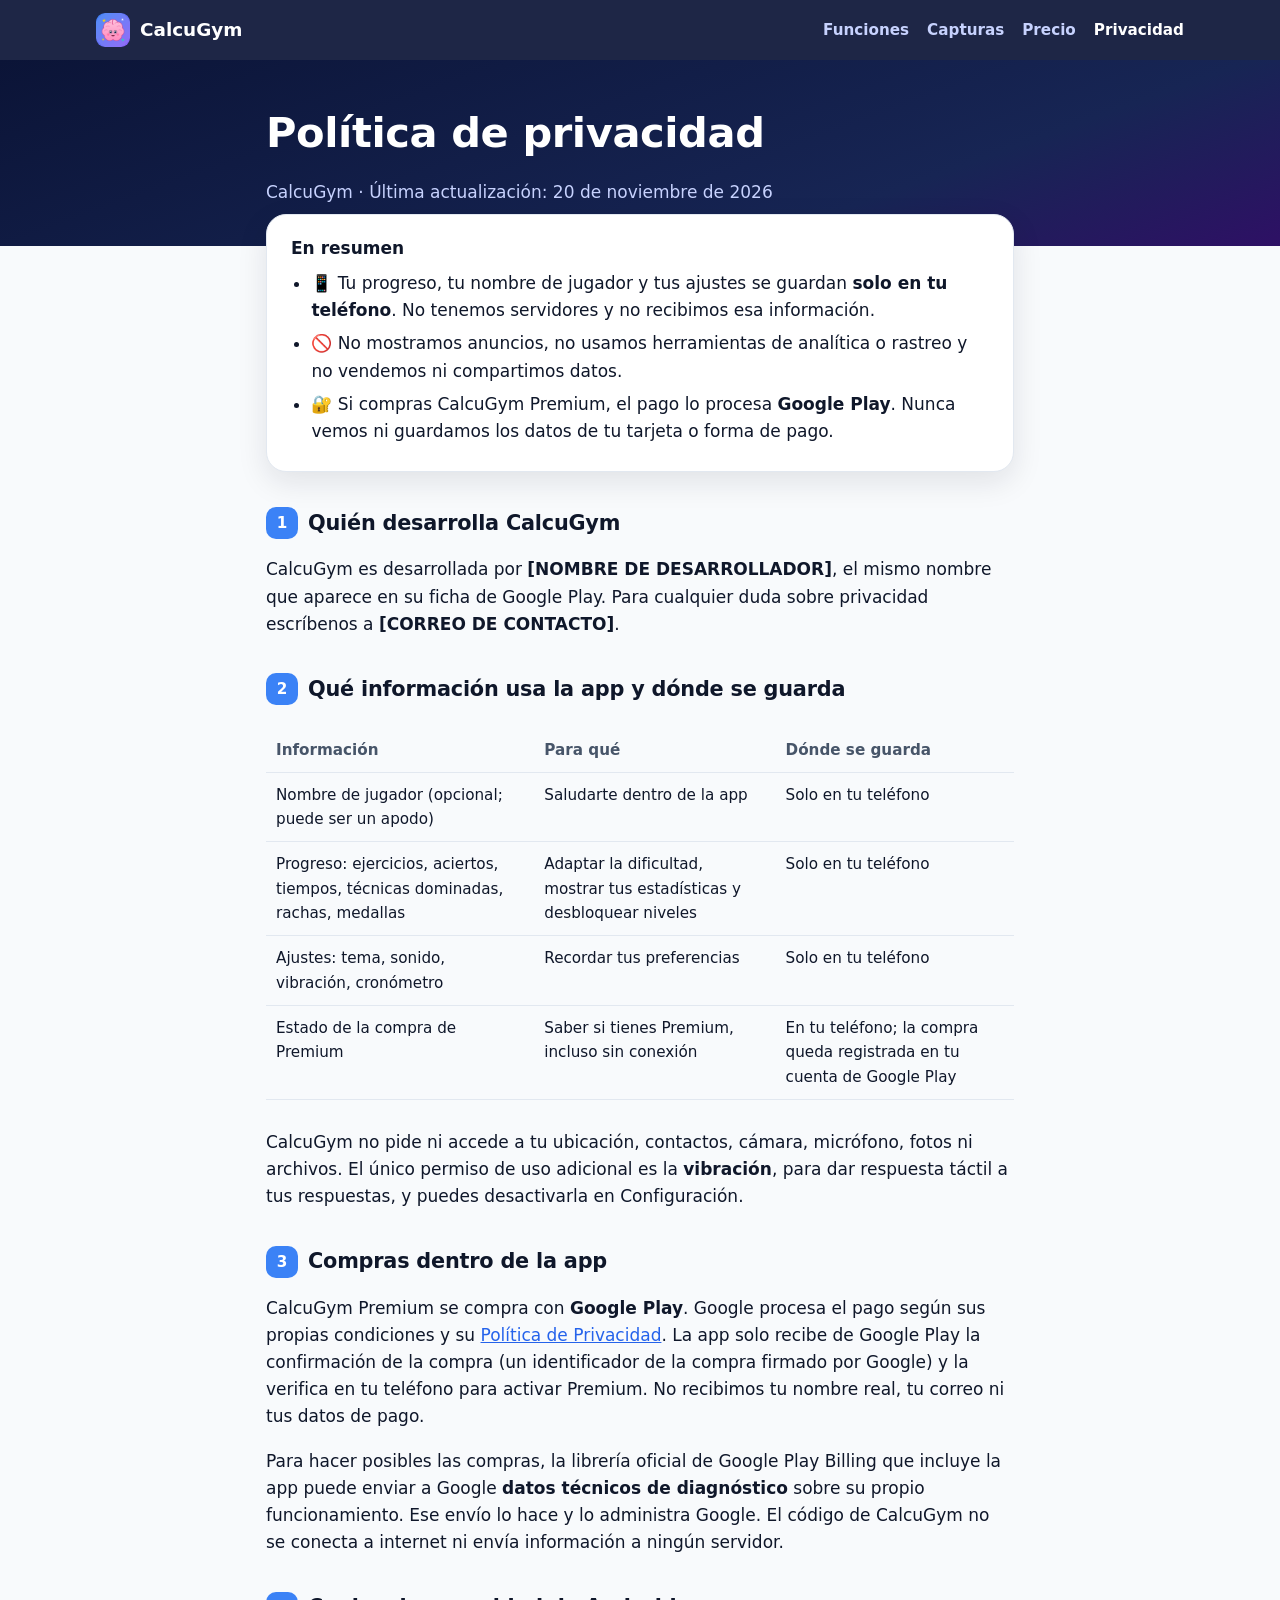
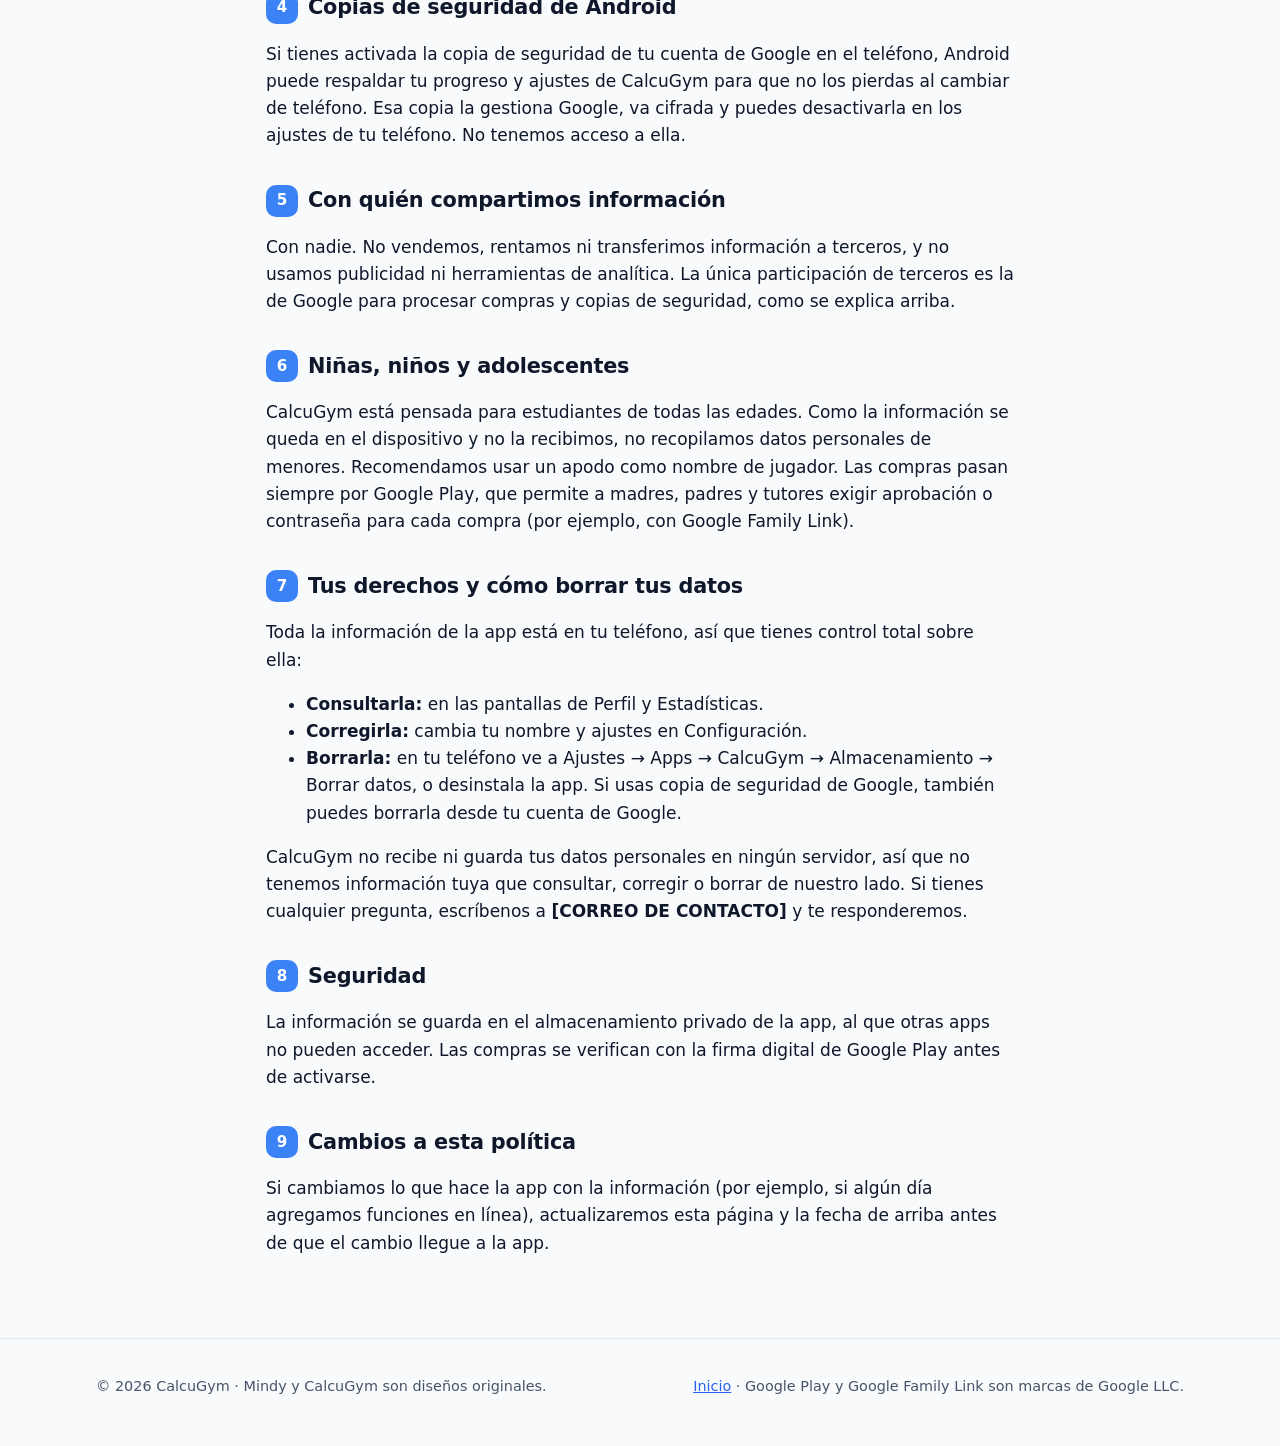
==== privacidad.html @ 0d3d7118 "Add files via upload" ====
<!doctype html>
<html lang="es-MX">
<head>
<meta charset="utf-8">
<meta name="viewport" content="width=device-width, initial-scale=1">
<title>Política de privacidad · CalcuGym</title>
<meta name="description" content="Política de privacidad de la app CalcuGym: qué datos se guardan, dónde y cómo se procesan las compras.">
<meta name="theme-color" content="#0B1437">
<link rel="icon" type="image/png" href="img/favicon.png">
<link rel="stylesheet" href="styles.css">
</head>
<body>

<header class="topbar">
  <div class="wrap">
    <a class="brand" href="index.html"><img src="img/icono.png" alt="" width="34" height="34">CalcuGym</a>
    <nav class="nav" aria-label="Secciones">
      <a class="opt" href="index.html#funciones">Funciones</a>
      <a class="opt" href="index.html#capturas">Capturas</a>
      <a class="opt" href="index.html#precio">Precio</a>
      <a href="privacidad.html" aria-current="page">Privacidad</a>
    </nav>
  </div>
</header>

<div class="doc-hero">
  <div class="wrap" style="max-width:780px">
    <h1>Política de privacidad</h1>
    <p class="meta">CalcuGym · Última actualización: 20 de noviembre de 2026</p>
  </div>
</div>

<main class="doc">
  <section class="summary" aria-label="Resumen" style="padding:20px 24px">
    <p style="margin:0"><strong>En resumen</strong></p>
    <ul>
      <li>📱 Tu progreso, tu nombre de jugador y tus ajustes se guardan <strong>solo en tu teléfono</strong>.
        No tenemos servidores y no recibimos esa información.</li>
      <li>🚫 No mostramos anuncios, no usamos herramientas de analítica o rastreo y no vendemos ni compartimos datos.</li>
      <li>🔐 Si compras CalcuGym Premium, el pago lo procesa <strong>Google Play</strong>. Nunca vemos ni guardamos los
        datos de tu tarjeta o forma de pago.</li>
    </ul>
  </section>

  <h2><span class="n">1</span>Quién desarrolla CalcuGym</h2>
  <p>CalcuGym es desarrollada por <strong>[NOMBRE DE DESARROLLADOR]</strong>, el mismo nombre que aparece en su
    ficha de Google Play. Para cualquier duda sobre privacidad escríbenos a <strong>[CORREO DE CONTACTO]</strong>.</p>

  <h2><span class="n">2</span>Qué información usa la app y dónde se guarda</h2>
  <div class="table-wrap">
  <table>
    <thead><tr><th>Información</th><th>Para qué</th><th>Dónde se guarda</th></tr></thead>
    <tbody>
      <tr><td>Nombre de jugador (opcional; puede ser un apodo)</td><td>Saludarte dentro de la app</td><td>Solo en tu teléfono</td></tr>
      <tr><td>Progreso: ejercicios, aciertos, tiempos, técnicas dominadas, rachas, medallas</td><td>Adaptar la dificultad, mostrar tus estadísticas y desbloquear niveles</td><td>Solo en tu teléfono</td></tr>
      <tr><td>Ajustes: tema, sonido, vibración, cronómetro</td><td>Recordar tus preferencias</td><td>Solo en tu teléfono</td></tr>
      <tr><td>Estado de la compra de Premium</td><td>Saber si tienes Premium, incluso sin conexión</td><td>En tu teléfono; la compra queda registrada en tu cuenta de Google Play</td></tr>
    </tbody>
  </table>
  </div>
  <p>CalcuGym no pide ni accede a tu ubicación, contactos, cámara, micrófono, fotos ni archivos. El único
    permiso de uso adicional es la <strong>vibración</strong>, para dar respuesta táctil a tus respuestas, y puedes
    desactivarla en Configuración.</p>

  <h2><span class="n">3</span>Compras dentro de la app</h2>
  <p>CalcuGym Premium se compra con <strong>Google Play</strong>. Google procesa el pago según sus propias condiciones
    y su <a href="https://policies.google.com/privacy?hl=es-419" rel="noopener">Política de Privacidad</a>.
    La app solo recibe de Google Play la confirmación de la compra (un identificador de la compra firmado por Google)
    y la verifica en tu teléfono para activar Premium. No recibimos tu nombre real, tu correo ni tus datos de pago.</p>
  <p>Para hacer posibles las compras, la librería oficial de Google Play Billing que incluye la app puede enviar a
    Google <strong>datos técnicos de diagnóstico</strong> sobre su propio funcionamiento. Ese envío lo hace y lo
    administra Google. El código de CalcuGym no se conecta a internet ni envía información a ningún servidor.</p>

  <h2><span class="n">4</span>Copias de seguridad de Android</h2>
  <p>Si tienes activada la copia de seguridad de tu cuenta de Google en el teléfono, Android puede respaldar tu
    progreso y ajustes de CalcuGym para que no los pierdas al cambiar de teléfono. Esa copia la gestiona Google,
    va cifrada y puedes desactivarla en los ajustes de tu teléfono. No tenemos acceso a ella.</p>

  <h2><span class="n">5</span>Con quién compartimos información</h2>
  <p>Con nadie. No vendemos, rentamos ni transferimos información a terceros, y no usamos publicidad ni
    herramientas de analítica. La única participación de terceros es la de Google para procesar compras y
    copias de seguridad, como se explica arriba.</p>

  <h2><span class="n">6</span>Niñas, niños y adolescentes</h2>
  <p>CalcuGym está pensada para estudiantes de todas las edades. Como la información se queda en el dispositivo y no
    la recibimos, no recopilamos datos personales de menores. Recomendamos usar un apodo como nombre de jugador. Las
    compras pasan siempre por Google Play, que permite a madres, padres y tutores exigir aprobación o contraseña para
    cada compra (por ejemplo, con Google Family Link).</p>

  <h2><span class="n">7</span>Tus derechos y cómo borrar tus datos</h2>
  <p>Toda la información de la app está en tu teléfono, así que tienes control total sobre ella:</p>
  <ul>
    <li><strong>Consultarla:</strong> en las pantallas de Perfil y Estadísticas.</li>
    <li><strong>Corregirla:</strong> cambia tu nombre y ajustes en Configuración.</li>
    <li><strong>Borrarla:</strong> en tu teléfono ve a Ajustes → Apps → CalcuGym → Almacenamiento → Borrar datos,
      o desinstala la app. Si usas copia de seguridad de Google, también puedes borrarla desde tu cuenta de Google.</li>
  </ul>
  <p>CalcuGym no recibe ni guarda tus datos personales en ningún servidor, así que no tenemos información tuya que
    consultar, corregir o borrar de nuestro lado. Si tienes cualquier pregunta, escríbenos a
    <strong>[CORREO DE CONTACTO]</strong> y te responderemos.</p>

  <h2><span class="n">8</span>Seguridad</h2>
  <p>La información se guarda en el almacenamiento privado de la app, al que otras apps no pueden acceder. Las
    compras se verifican con la firma digital de Google Play antes de activarse.</p>

  <h2><span class="n">9</span>Cambios a esta política</h2>
  <p>Si cambiamos lo que hace la app con la información (por ejemplo, si algún día agregamos funciones en línea),
    actualizaremos esta página y la fecha de arriba antes de que el cambio llegue a la app.</p>
</main>

<footer class="site">
  <div class="wrap">
    <span>© 2026 CalcuGym · Mindy y CalcuGym son diseños originales.</span>
    <span><a href="index.html">Inicio</a> · Google Play y Google Family Link son marcas de Google LLC.</span>
  </div>
</footer>
</body>
</html>
---- styles.css ----
/* CalcuGym · sitio público (presentación + privacidad). Sin fuentes ni scripts externos. */
:root {
  --navy: #172554; --navy-deep: #0B1437; --blue: #3B82F6; --teal: #2DD4BF;
  --yellow: #FACC15; --coral: #FB7185; --violet: #8B5CF6;
  --bg: #F8FAFC; --surface: #FFFFFF; --surface-2: #EEF2FF; --text: #0F172A; --muted: #475569;
  --border: #E2E8F0; --link: #2563EB; --shadow: 0 10px 30px rgba(15, 23, 42, .10);
}
@media (prefers-color-scheme: dark) {
  :root:not([data-theme="light"]) {
    --bg: #0B1120; --surface: #131C3B; --surface-2: #1A2552; --text: #E2E8F0; --muted: #A5B4CF;
    --border: #26336A; --link: #7DB4FF; --shadow: 0 10px 30px rgba(0, 0, 0, .35);
  }
}
:root[data-theme="dark"] {
  --bg: #0B1120; --surface: #131C3B; --surface-2: #1A2552; --text: #E2E8F0; --muted: #A5B4CF;
  --border: #26336A; --link: #7DB4FF; --shadow: 0 10px 30px rgba(0, 0, 0, .35);
}

* { box-sizing: border-box; }
html { scroll-behavior: smooth; }
body {
  margin: 0; background: var(--bg); color: var(--text);
  font: 17px/1.6 system-ui, -apple-system, "Segoe UI", Roboto, "Helvetica Neue", Arial, sans-serif;
  -webkit-font-smoothing: antialiased;
}
img { max-width: 100%; display: block; }
a { color: var(--link); }
h1, h2, h3 { line-height: 1.2; margin: 0 0 .5em; letter-spacing: -.01em; }
h2 { font-size: clamp(1.6rem, 4vw, 2.2rem); }
.wrap { max-width: 1120px; margin: 0 auto; padding: 0 16px; }
.eyebrow { text-transform: uppercase; letter-spacing: .12em; font-size: .78rem; font-weight: 700; color: var(--violet); }
.lead { font-size: 1.12rem; color: var(--muted); max-width: 46ch; }
.center { text-align: center; }
.center .lead { margin-left: auto; margin-right: auto; }
section { padding: 72px 0; }

/* Barra superior */
.topbar {
  position: sticky; top: 0; z-index: 10; background: rgba(11, 20, 55, .92);
  backdrop-filter: saturate(1.4) blur(10px); -webkit-backdrop-filter: saturate(1.4) blur(10px);
}
.topbar .wrap { display: flex; align-items: center; gap: 16px; height: 60px; }
.brand { display: flex; align-items: center; gap: 10px; color: #fff; text-decoration: none; font-weight: 800; font-size: 1.15rem; }
.brand img { width: 34px; height: 34px; border-radius: 9px; }
.nav { margin-left: auto; display: flex; gap: 18px; }
.nav a { color: #C7D2FE; text-decoration: none; font-weight: 600; font-size: .95rem; }
.nav a:hover, .nav a[aria-current="page"] { color: #fff; }
@media (max-width: 640px) { .nav .opt { display: none; } }

/* Portada */
.hero {
  position: relative; overflow: hidden; color: #fff; padding: 56px 0 72px;
  background:
    radial-gradient(circle at 15% 20%, rgba(139, 92, 246, .55), transparent 45%),
    radial-gradient(circle at 85% 70%, rgba(45, 212, 191, .35), transparent 45%),
    linear-gradient(160deg, var(--navy-deep), var(--navy) 60%, #2E1065);
}
.hero::before {
  content: ""; position: absolute; inset: 0; opacity: .55; pointer-events: none;
  background-image:
    radial-gradient(2px 2px at 20% 30%, #fff, transparent), radial-gradient(1.5px 1.5px at 70% 15%, #FDE68A, transparent),
    radial-gradient(1.5px 1.5px at 40% 80%, #fff, transparent), radial-gradient(2px 2px at 90% 40%, #A5F3FC, transparent),
    radial-gradient(1.5px 1.5px at 10% 70%, #FBCFE8, transparent), radial-gradient(1.5px 1.5px at 55% 50%, #fff, transparent);
}
.hero .wrap { position: relative; display: grid; grid-template-columns: 1.1fr .9fr; gap: 40px; align-items: center; }
@media (max-width: 860px) { .hero .wrap { grid-template-columns: 1fr; text-align: center; } .hero .lead { margin: 0 auto; } }
.hero h1 { font-size: clamp(2.4rem, 7vw, 4rem); font-weight: 900; }
.hero h1 span { color: var(--yellow); }
.hero .lead { color: #DBE4FF; }
.app-id { display: inline-flex; align-items: center; gap: 12px; margin-bottom: 18px; }
.app-id img { width: 64px; height: 64px; border-radius: 16px; box-shadow: 0 8px 24px rgba(0,0,0,.35); }
.app-id b { font-size: 1.1rem; }
.cta { display: flex; flex-wrap: wrap; gap: 12px; margin-top: 26px; }
@media (max-width: 860px) { .cta { justify-content: center; } }
.btn {
  display: inline-flex; align-items: center; gap: 8px; padding: 14px 22px; border-radius: 16px;
  font-weight: 800; text-decoration: none; font-size: 1rem; border: 0;
  box-shadow: 0 5px 0 rgba(0,0,0,.25); transition: transform .12s ease, box-shadow .12s ease;
}
.btn:active { transform: translateY(3px); box-shadow: 0 2px 0 rgba(0,0,0,.25); }
.btn-yellow { background: var(--yellow); color: #422006; }
.btn-ghost { background: rgba(255,255,255,.12); color: #fff; box-shadow: inset 0 0 0 2px rgba(255,255,255,.3); }
.pills { display: flex; flex-wrap: wrap; gap: 8px; margin-top: 22px; }
@media (max-width: 860px) { .pills { justify-content: center; } }
.pill { background: rgba(255,255,255,.12); border: 1px solid rgba(255,255,255,.2); padding: 6px 12px; border-radius: 999px; font-size: .88rem; font-weight: 600; }

/* Teléfono */
.phone {
  position: relative; width: 100%; max-width: 280px; aspect-ratio: 540 / 1115; margin: 0 auto;
  border-radius: 34px; padding: 9px; background: #05091C;
  box-shadow: 0 0 0 2px #2A3566, 0 30px 60px rgba(0,0,0,.45);
}
.phone img { width: 100%; height: 100%; object-fit: cover; border-radius: 26px; }
.phone::after { content: ""; position: absolute; top: 15px; left: 50%; width: 10px; height: 10px; margin-left: -5px; border-radius: 50%; background: #05091C; }
.hero-phones { position: relative; display: flex; justify-content: center; isolation: isolate; }
.hero-phones .phone { max-width: 270px; transform: rotate(-3deg); }
.hero-phones .phone.back { position: absolute; max-width: 230px; right: 4%; top: 40px; transform: rotate(7deg); opacity: .9; z-index: -1; }
@media (max-width: 860px) { .hero-phones .phone.back { display: none; } .hero-phones .phone { transform: none; } }

/* Tarjetas de funciones */
.grid { display: grid; gap: 18px; grid-template-columns: repeat(auto-fit, minmax(280px, 1fr)); margin-top: 36px; }
@media (max-width: 340px) { .grid { grid-template-columns: 1fr; } }
.card {
  background: var(--surface); border: 1px solid var(--border); border-radius: 22px; padding: 24px;
  box-shadow: var(--shadow);
}
.card .ico {
  width: 54px; height: 54px; border-radius: 16px; display: grid; place-items: center; font-size: 28px; margin-bottom: 14px;
}
.card h3 { font-size: 1.15rem; }
.card p { margin: 0; color: var(--muted); }
.c-blue { background: rgba(59,130,246,.16); } .c-teal { background: rgba(45,212,191,.18); }
.c-yellow { background: rgba(250,204,21,.22); } .c-coral { background: rgba(251,113,133,.18); }
.c-violet { background: rgba(139,92,246,.18); } .c-navy { background: rgba(99,102,241,.18); }

/* Pasos */
.steps { display: grid; grid-template-columns: repeat(4, 1fr); gap: 14px; margin-top: 32px; counter-reset: step; }
@media (max-width: 860px) { .steps { grid-template-columns: repeat(2, 1fr); } }
@media (max-width: 460px) { .steps { grid-template-columns: 1fr; } }
.split .steps { grid-template-columns: repeat(2, 1fr); }
@media (max-width: 460px) { .split .steps { grid-template-columns: 1fr; } }
.step { background: var(--surface); border: 1px solid var(--border); border-radius: 18px; padding: 18px; position: relative; }
.step::before {
  counter-increment: step; content: counter(step); display: grid; place-items: center; width: 34px; height: 34px;
  border-radius: 50%; background: var(--blue); color: #fff; font-weight: 800; margin-bottom: 10px;
}
.step b { display: block; margin-bottom: 4px; }
.step span { color: var(--muted); font-size: .95rem; }

/* Galería */
.band { background: var(--surface-2); }
.gallery {
  display: flex; gap: 22px; overflow-x: auto; scroll-snap-type: x mandatory; padding: 28px 16px 26px;
  margin: 0 -16px; scrollbar-width: thin; -webkit-overflow-scrolling: touch;
}
.shot { flex: 0 0 auto; width: 230px; scroll-snap-align: center; margin: 0; }
.shot .phone { max-width: 230px; border-radius: 30px; padding: 8px; }
.shot .phone img { border-radius: 23px; }
.shot figcaption { text-align: center; margin-top: 14px; font-weight: 700; }
.shot figcaption small { display: block; font-weight: 400; color: var(--muted); font-size: .88rem; }
.hint { color: var(--muted); font-size: .9rem; }

/* Bloque de dos columnas */
.split { display: grid; grid-template-columns: 1fr 1fr; gap: 48px; align-items: center; }
@media (max-width: 860px) { .split { grid-template-columns: 1fr; } }
.split .phone { max-width: 260px; }
.checks { list-style: none; padding: 0; margin: 18px 0 0; }
.checks li { padding-left: 34px; position: relative; margin: 10px 0; }
.checks li::before { content: "✓"; position: absolute; left: 0; top: 0; width: 24px; height: 24px; border-radius: 50%; background: var(--teal); color: #042F2E; font-weight: 900; display: grid; place-items: center; font-size: .8rem; }
.celebrate { max-width: 340px; margin: 0 auto; filter: drop-shadow(0 14px 28px rgba(15, 23, 42, .25)); }

/* Precio */
.plans { display: grid; grid-template-columns: 1fr 1fr; gap: 20px; margin-top: 34px; }
@media (max-width: 760px) { .plans { grid-template-columns: 1fr; } }
.plan { background: var(--surface); border: 1px solid var(--border); border-radius: 24px; padding: 28px; box-shadow: var(--shadow); }
.plan.premium { border: 2px solid var(--yellow); position: relative; }
.plan .price { font-size: 2.4rem; font-weight: 900; margin: 6px 0 2px; }
.plan .price small { font-size: 1rem; font-weight: 600; color: var(--muted); }
.plan ul { padding-left: 1.2em; margin: 16px 0 0; }
.plan li { margin: 6px 0; }
.plan-note { margin: 18px 0 0; padding: 12px 14px; border-radius: 14px; font-size: .95rem; line-height: 1.5;
  background: color-mix(in srgb, var(--yellow) 14%, transparent); border: 1px solid color-mix(in srgb, var(--yellow) 45%, transparent); }
.tag { position: absolute; top: -14px; right: 20px; background: var(--yellow); color: #422006; font-weight: 800; font-size: .8rem; padding: 4px 12px; border-radius: 999px; }

/* Privacidad (resumen en portada) */
.privacy-band { background: linear-gradient(160deg, var(--navy-deep), var(--navy)); color: #fff; }
.privacy-band .lead { color: #C7D2FE; }
.privacy-band .card { background: rgba(255,255,255,.07); border-color: rgba(255,255,255,.14); box-shadow: none; }
.privacy-band .card p { color: #DBE4FF; }
.privacy-band a { color: var(--yellow); }

/* Documento legal */
.doc-hero { background: linear-gradient(160deg, var(--navy-deep), var(--navy) 70%, #2E1065); color: #fff; padding: 48px 0 40px; }
.doc-hero .meta { color: #C7D2FE; margin: 0; }
.doc-hero h1 { font-size: clamp(1.9rem, 5vw, 2.6rem); }
.doc { max-width: 780px; margin: 0 auto; padding: 32px 16px 64px; }
.doc h2 { font-size: 1.3rem; margin-top: 2.2rem; display: flex; gap: 10px; align-items: center; }
.doc h2 .n { display: inline-grid; place-items: center; min-width: 32px; height: 32px; border-radius: 10px; background: var(--blue); color: #fff; font-size: .95rem; }
.summary { background: var(--surface); border: 1px solid var(--border); border-radius: 20px; padding: 20px 24px; box-shadow: var(--shadow); margin-top: -64px; position: relative; }
.summary ul { margin: 8px 0 0; padding-left: 1.2em; }
.summary li { margin: 6px 0; }
.table-wrap { overflow-x: auto; }
table { width: 100%; border-collapse: collapse; margin: 12px 0; font-size: .95rem; }
th, td { text-align: left; vertical-align: top; padding: 10px; border-bottom: 1px solid var(--border); }
th { color: var(--muted); font-weight: 700; }

footer.site { padding: 36px 0 48px; color: var(--muted); font-size: .9rem; border-top: 1px solid var(--border); }
footer.site .wrap { display: flex; flex-wrap: wrap; gap: 12px 28px; justify-content: space-between; }

@media (prefers-reduced-motion: reduce) { html { scroll-behavior: auto; } .btn { transition: none; } }
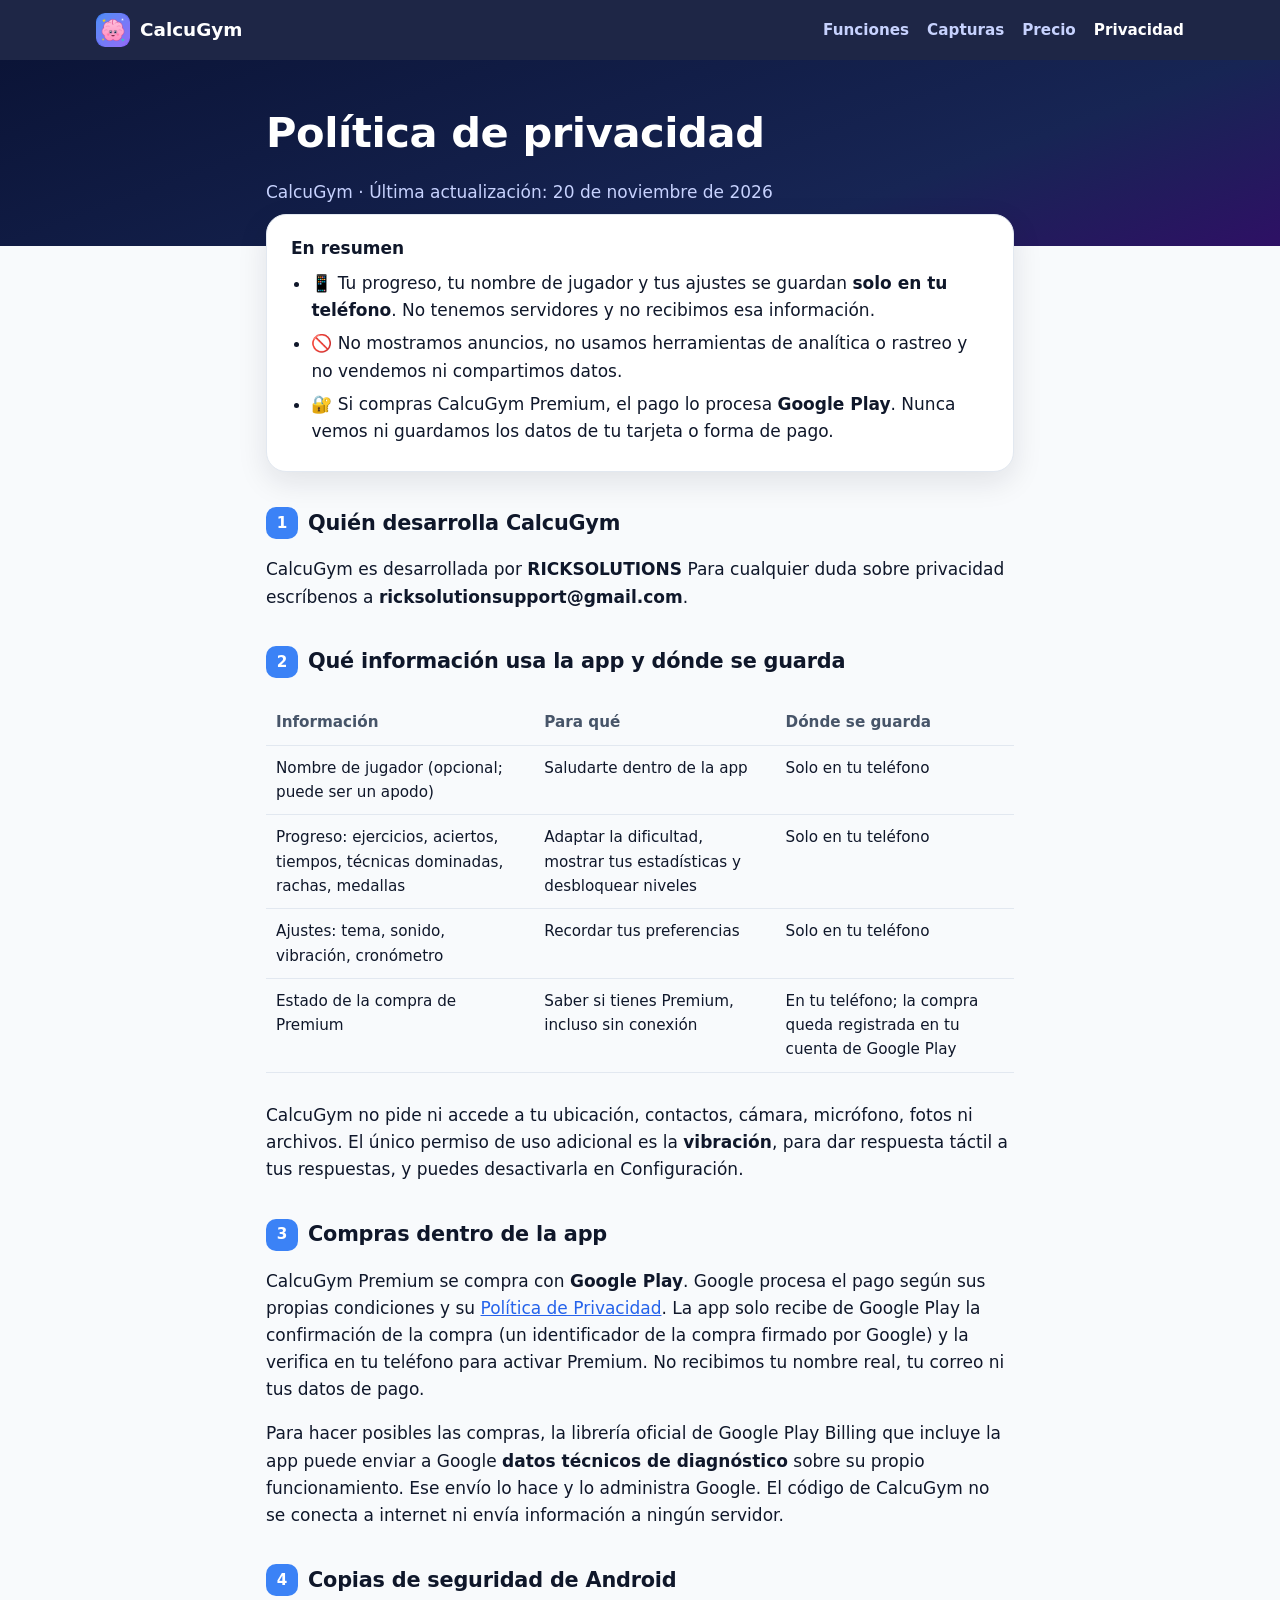
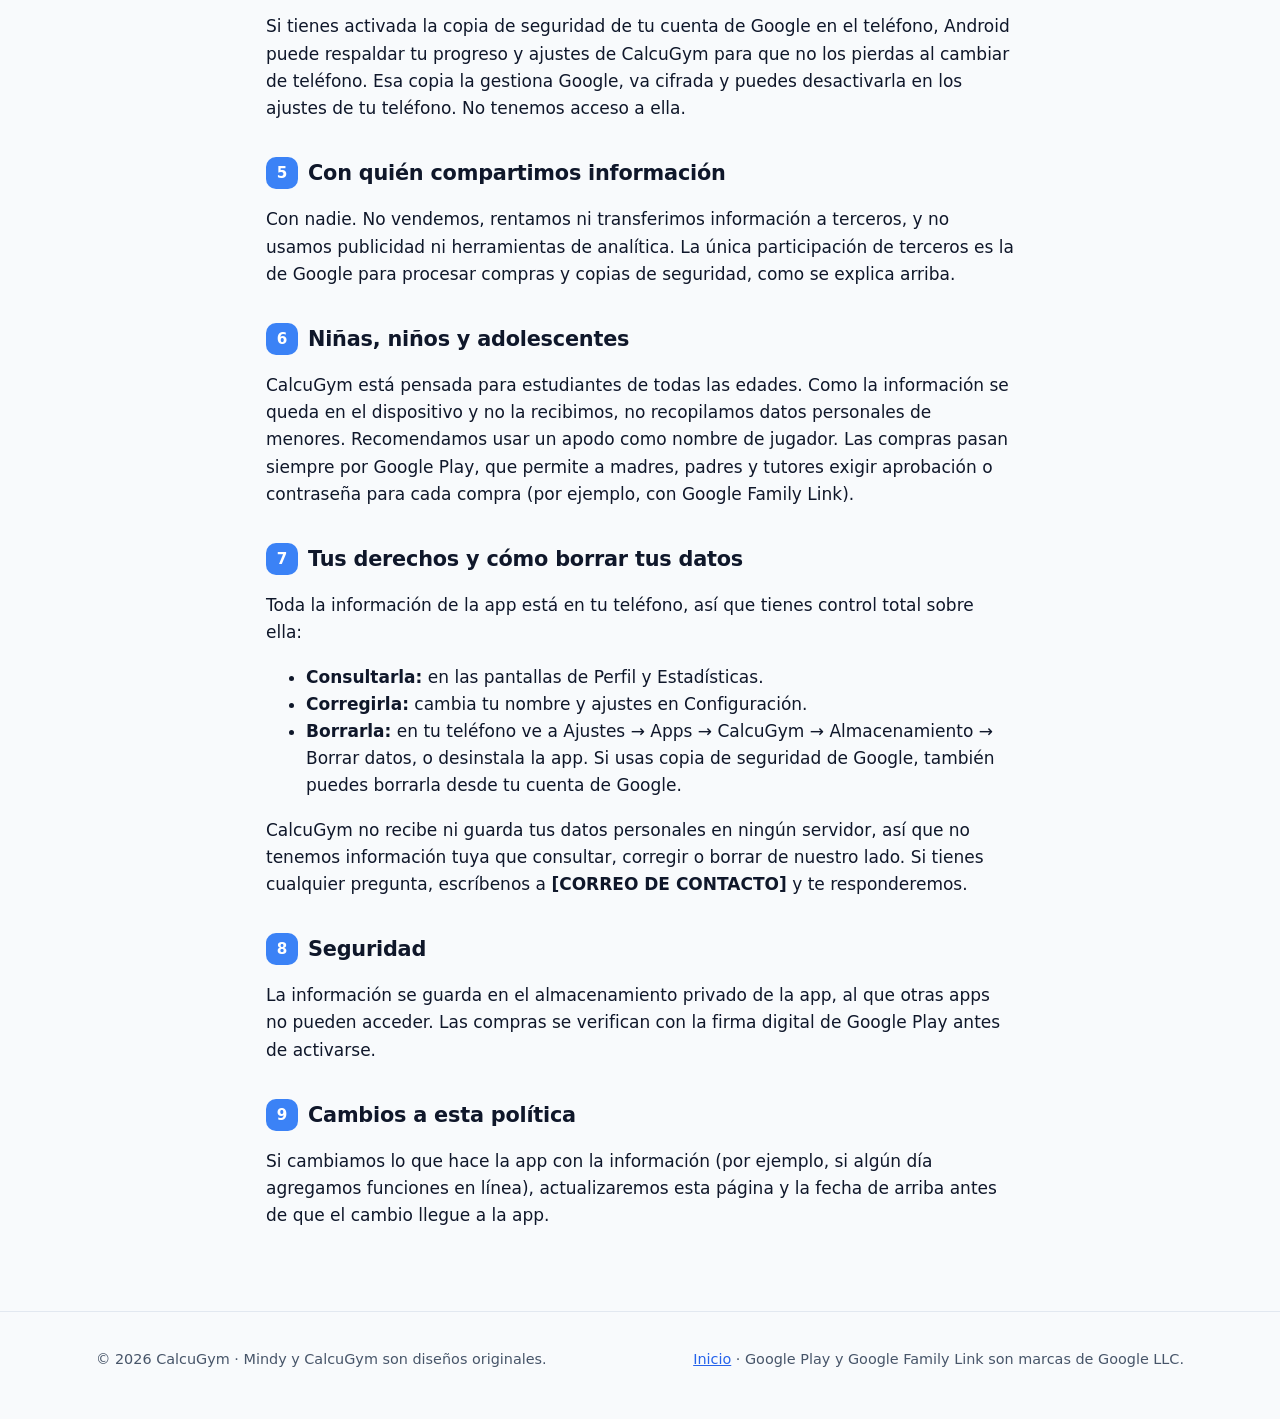
==== commit b2b4d419: "Update developer information and contact email" ====
--- a/privacidad.html
+++ b/privacidad.html
@@ -43,8 +43,7 @@
   </section>
 
   <h2><span class="n">1</span>Quién desarrolla CalcuGym</h2>
-  <p>CalcuGym es desarrollada por <strong>[NOMBRE DE DESARROLLADOR]</strong>, el mismo nombre que aparece en su
-    ficha de Google Play. Para cualquier duda sobre privacidad escríbenos a <strong>[CORREO DE CONTACTO]</strong>.</p>
+  <p>CalcuGym es desarrollada por <strong>RICKSOLUTIONS</strong> Para cualquier duda sobre privacidad escríbenos a <strong>ricksolutionsupport@gmail.com</strong>.</p>
 
   <h2><span class="n">2</span>Qué información usa la app y dónde se guarda</h2>
   <div class="table-wrap">
